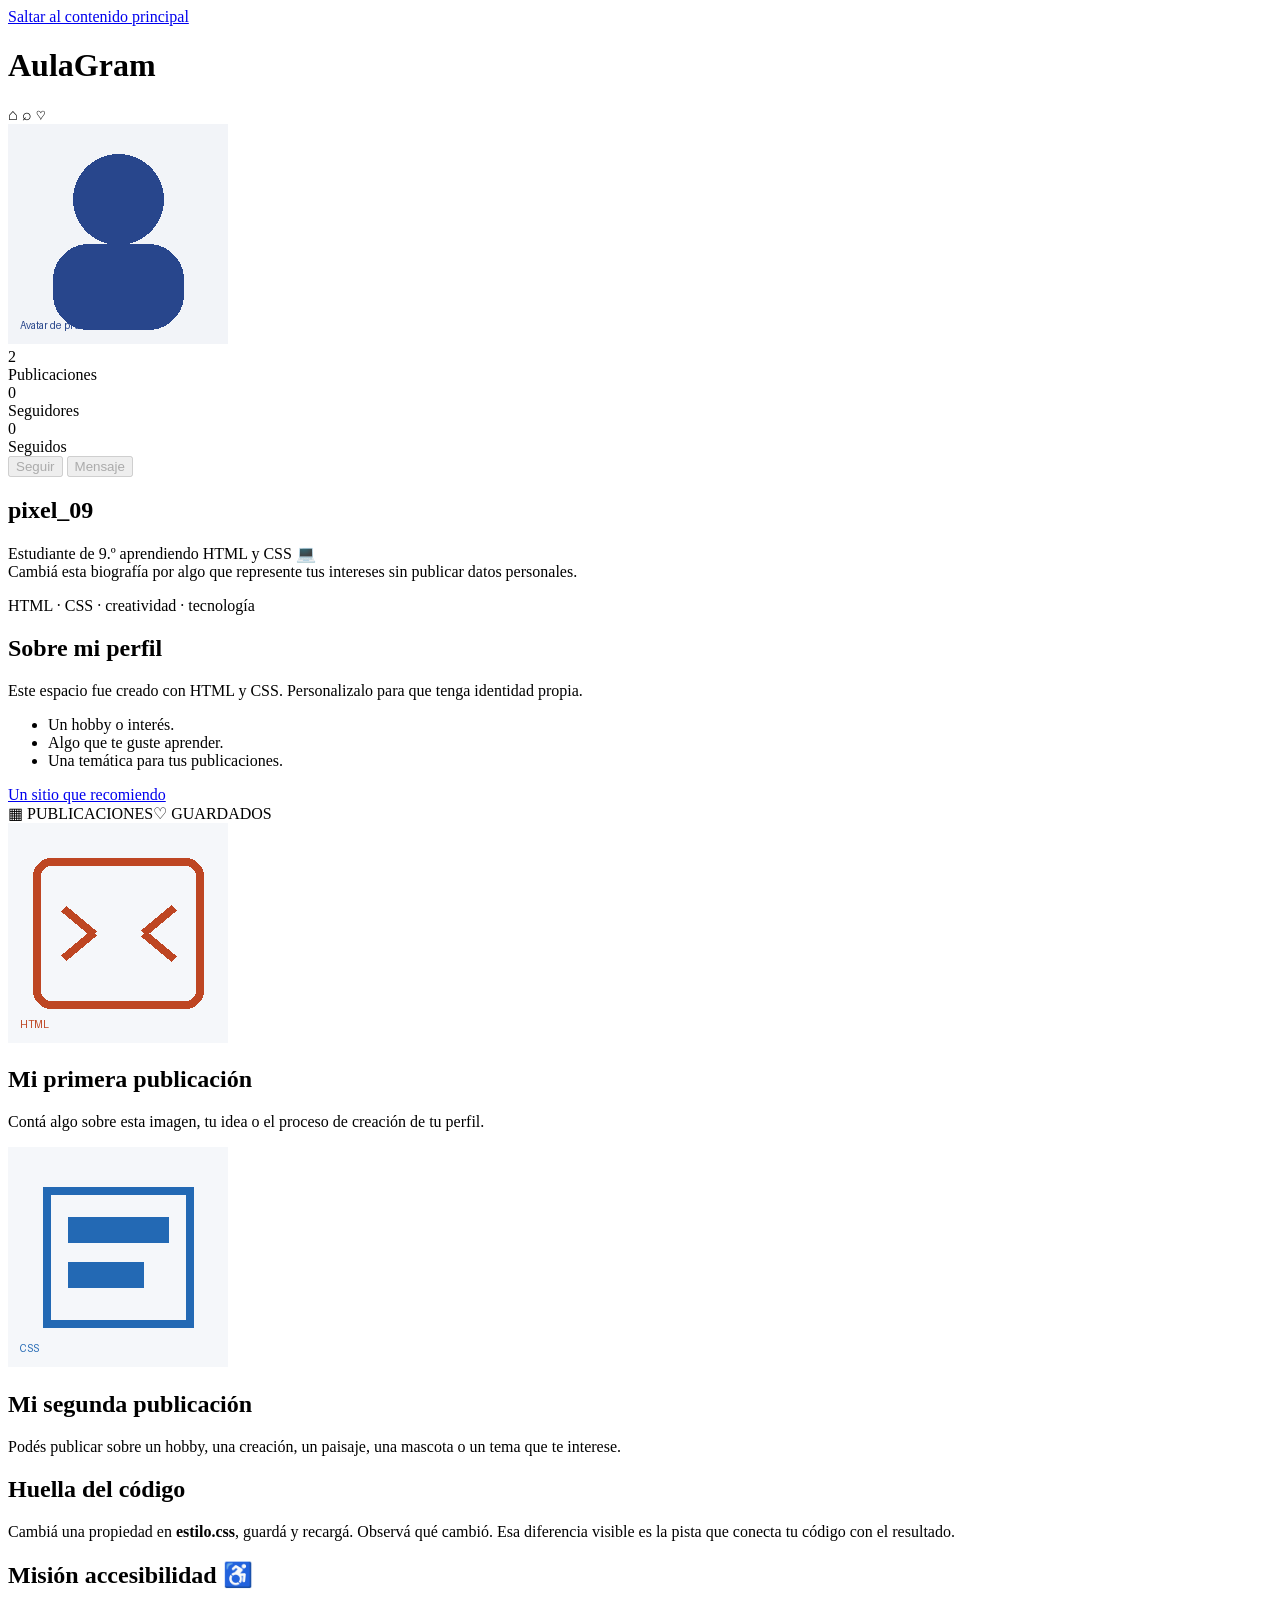
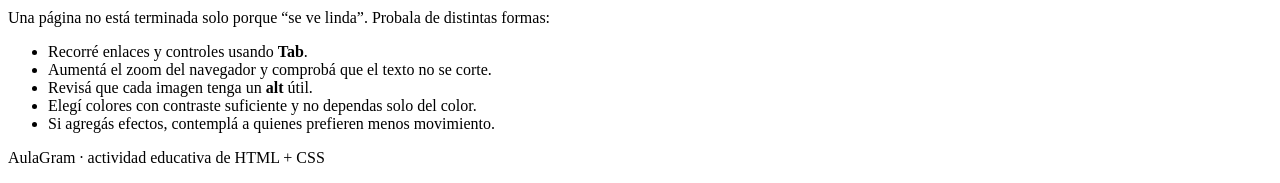
==== plantilla-alumno/perfil.html @ da503176 "Add editable student HTML template" ====
<!DOCTYPE html>
<html lang="es">
<head>
    <meta charset="UTF-8">
    <meta name="viewport" content="width=device-width, initial-scale=1.0">
    <title>Mi perfil - AulaGram</title>
    <link rel="stylesheet" href="estilo.css">
</head>
<body>
    <a class="saltar" href="#contenido">Saltar al contenido principal</a>
    <!-- =====================================================
         AULAGRAM · PERFIL DEL ESTUDIANTE
         Editá este HTML y estilo.css.
         No necesitás JavaScript.
         Conservá las clases marcadas como IMPORTANTES porque
         el servidor las usa para reconocer tu perfil.
         ===================================================== -->

    <header class="header">
        <h1 class="logo"><span class="azul">Aula</span><span class="rosa">Gram</span></h1>
        <nav class="nav-icons" aria-label="Navegación de ejemplo">
            <span aria-hidden="true">⌂</span>
            <span aria-hidden="true">⌕</span>
            <span aria-hidden="true">♡</span>
        </nav>
    </header>

    <main id="contenido">
        <section class="perfil">
            <div class="info-superior">
                <!-- IMPORTANTE: conservar class="foto-perfil" -->
                <div class="aro-perfil">
                    <img src="imagenes/avatar.png"
                         alt="Avatar elegido para mi perfil de AulaGram"
                         class="foto-perfil">
                </div>

                <div class="panel-derecho">
                    <div class="estadisticas">
                        <div class="estadistica"><div class="numero">2</div><div class="etiqueta">Publicaciones</div></div>
                        <div class="estadistica"><div class="numero">0</div><div class="etiqueta">Seguidores</div></div>
                        <div class="estadistica"><div class="numero">0</div><div class="etiqueta">Seguidos</div></div>
                    </div>
                    <div class="botones-perfil" aria-label="Vista previa de botones sociales">
                        <button class="boton-perfil azul-fondo" type="button" disabled>Seguir</button>
                        <button class="boton-perfil" type="button" disabled>Mensaje</button>
                    </div>
                </div>
            </div>

            <div class="info-usuario">
                <!-- IMPORTANTE: conservar class="nombre-usuario" -->
                <h1 class="nombre-usuario">pixel_09</h1>
                <!-- IMPORTANTE: conservar class="biografia" -->
                <p class="biografia">Estudiante de 9.º aprendiendo HTML y CSS 💻<br>Cambiá esta biografía por algo que represente tus intereses sin publicar datos personales.</p>
                <p class="intereses">HTML · CSS · creatividad · tecnología</p>
            </div>
        </section>

        <section class="sobre-mi">
            <h2>Sobre mi perfil</h2>
            <p>Este espacio fue creado con HTML y CSS. Personalizalo para que tenga identidad propia.</p>
            <ul>
                <li>Un hobby o interés.</li>
                <li>Algo que te guste aprender.</li>
                <li>Una temática para tus publicaciones.</li>
            </ul>
            <a href="https://www.ceibal.edu.uy/" target="_blank" rel="noopener">Un sitio que recomiendo</a>
        </section>

        <section class="zona-publicaciones">
            <div class="pestanas"><span class="activa">▦ PUBLICACIONES</span><span>♡ GUARDADOS</span></div>
            <div class="publicaciones">
                <!-- IMPORTANTE: cada publicación debe conservar class="publicacion". -->
                <article class="publicacion">
                    <img src="imagenes/publicacion1.png" alt="Imagen de ejemplo relacionada con HTML">
                    <div class="contenido-publicacion">
                        <h2>Mi primera publicación</h2>
                        <p>Contá algo sobre esta imagen, tu idea o el proceso de creación de tu perfil.</p>
                    </div>
                </article>

                <article class="publicacion">
                    <img src="imagenes/publicacion2.png" alt="Imagen de ejemplo relacionada con CSS">
                    <div class="contenido-publicacion">
                        <h2>Mi segunda publicación</h2>
                        <p>Podés publicar sobre un hobby, una creación, un paisaje, una mascota o un tema que te interese.</p>
                    </div>
                </article>

                <!-- DESAFÍO OPCIONAL: copiá un article.publicacion y usá publicacion3.png. -->
            </div>
        </section>

        <section class="pista">
            <h2>Huella del código</h2>
            <p>Cambiá una propiedad en <strong>estilo.css</strong>, guardá y recargá. Observá qué cambió. Esa diferencia visible es la pista que conecta tu código con el resultado.</p>
        </section>

        <section class="mision-a11y">
            <h2>Misión accesibilidad ♿</h2>
            <p>Una página no está terminada solo porque “se ve linda”. Probala de distintas formas:</p>
            <ul>
                <li>Recorré enlaces y controles usando <strong>Tab</strong>.</li>
                <li>Aumentá el zoom del navegador y comprobá que el texto no se corte.</li>
                <li>Revisá que cada imagen tenga un <strong>alt</strong> útil.</li>
                <li>Elegí colores con contraste suficiente y no dependas solo del color.</li>
                <li>Si agregás efectos, contemplá a quienes prefieren menos movimiento.</li>
            </ul>
        </section>
    </main>

    <footer><p>AulaGram · actividad educativa de HTML + CSS</p></footer>
</body>
</html>
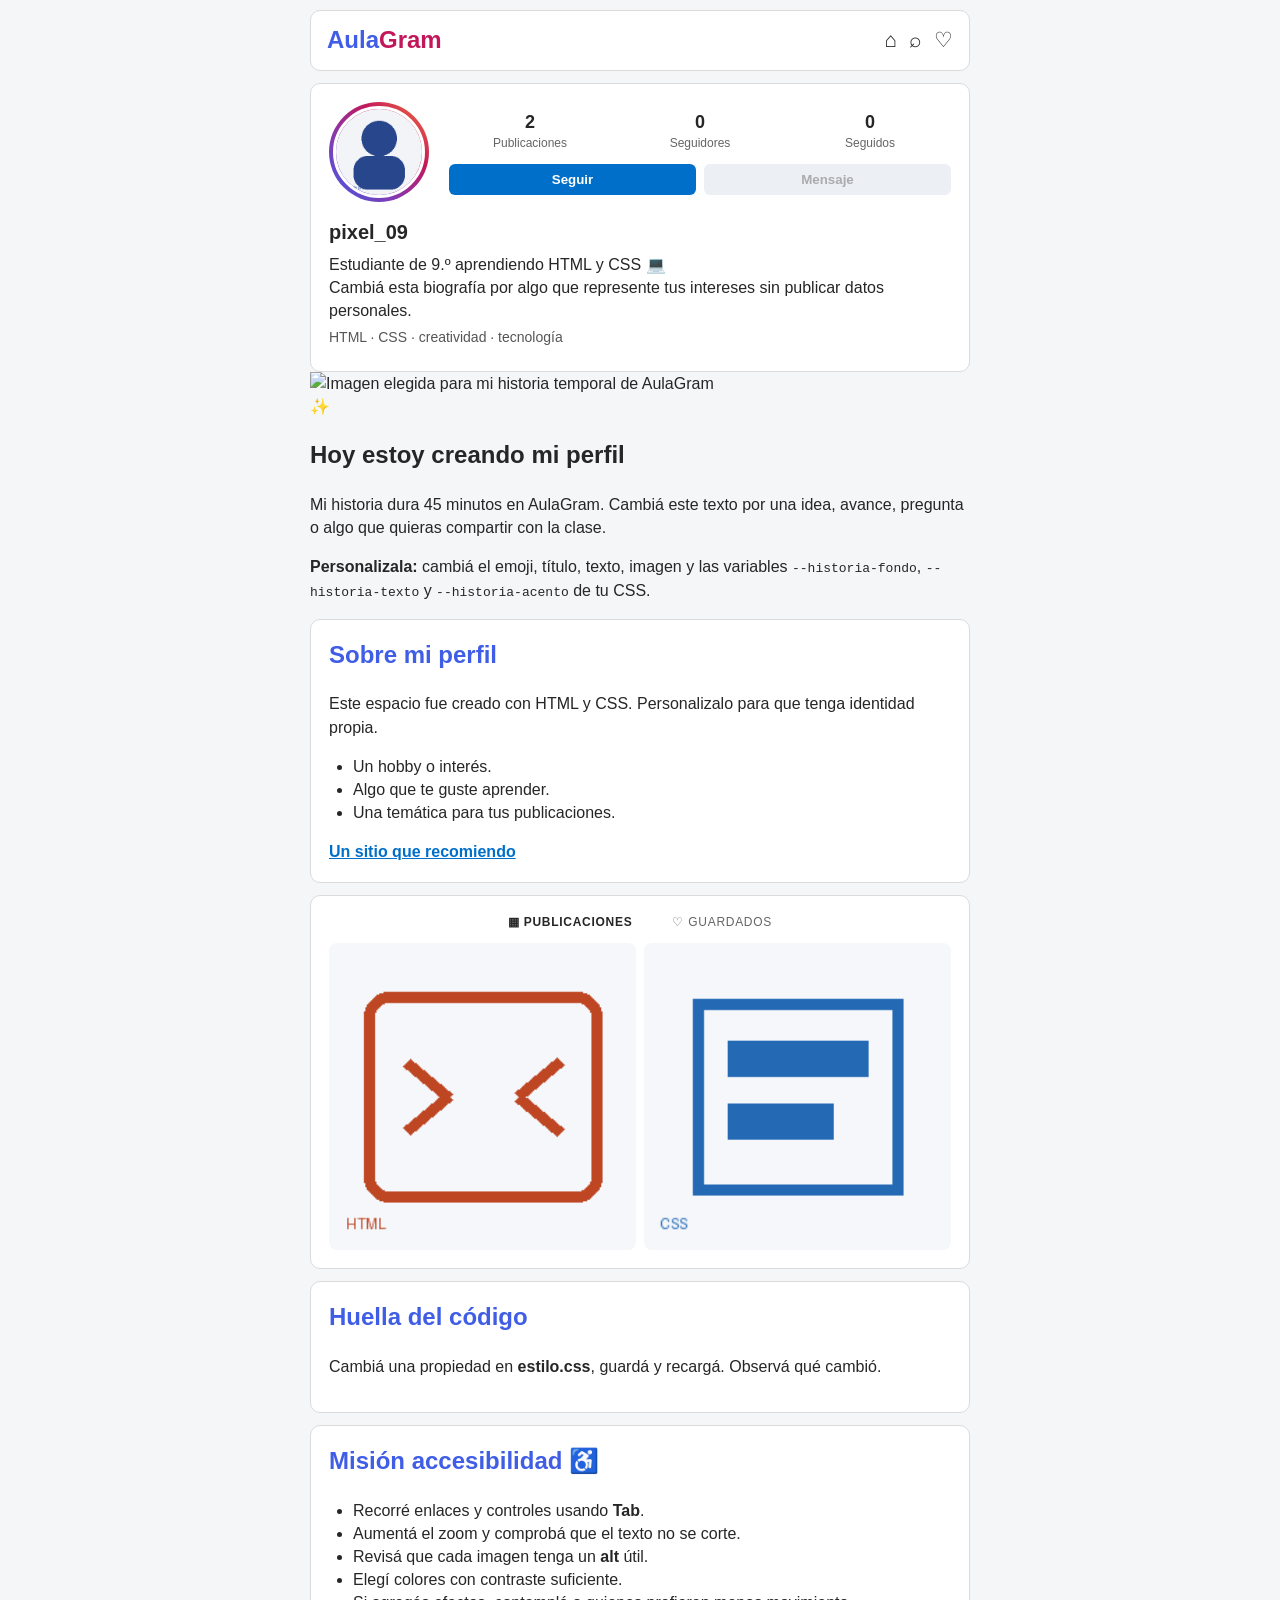
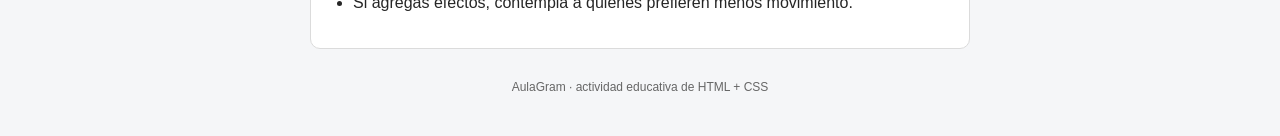
==== commit 70c0d71d: "Add customizable 45-minute story to student HTML template" ====
--- a/plantilla-alumno/perfil.html
+++ b/plantilla-alumno/perfil.html
@@ -8,108 +8,31 @@
 </head>
 <body>
     <a class="saltar" href="#contenido">Saltar al contenido principal</a>
-    <!-- =====================================================
-         AULAGRAM · PERFIL DEL ESTUDIANTE
-         Editá este HTML y estilo.css.
-         No necesitás JavaScript.
-         Conservá las clases marcadas como IMPORTANTES porque
-         el servidor las usa para reconocer tu perfil.
-         ===================================================== -->
-
+    <!-- AULAGRAM · PERFIL DEL ESTUDIANTE. Editá este HTML y estilo.css. No necesitás JavaScript. Conservá las clases IMPORTANTES. -->
     <header class="header">
         <h1 class="logo"><span class="azul">Aula</span><span class="rosa">Gram</span></h1>
-        <nav class="nav-icons" aria-label="Navegación de ejemplo">
-            <span aria-hidden="true">⌂</span>
-            <span aria-hidden="true">⌕</span>
-            <span aria-hidden="true">♡</span>
-        </nav>
+        <nav class="nav-icons" aria-label="Navegación de ejemplo"><span aria-hidden="true">⌂</span><span aria-hidden="true">⌕</span><span aria-hidden="true">♡</span></nav>
     </header>
-
     <main id="contenido">
         <section class="perfil">
-            <div class="info-superior">
-                <!-- IMPORTANTE: conservar class="foto-perfil" -->
-                <div class="aro-perfil">
-                    <img src="imagenes/avatar.png"
-                         alt="Avatar elegido para mi perfil de AulaGram"
-                         class="foto-perfil">
-                </div>
-
-                <div class="panel-derecho">
-                    <div class="estadisticas">
-                        <div class="estadistica"><div class="numero">2</div><div class="etiqueta">Publicaciones</div></div>
-                        <div class="estadistica"><div class="numero">0</div><div class="etiqueta">Seguidores</div></div>
-                        <div class="estadistica"><div class="numero">0</div><div class="etiqueta">Seguidos</div></div>
-                    </div>
-                    <div class="botones-perfil" aria-label="Vista previa de botones sociales">
-                        <button class="boton-perfil azul-fondo" type="button" disabled>Seguir</button>
-                        <button class="boton-perfil" type="button" disabled>Mensaje</button>
-                    </div>
-                </div>
-            </div>
-
-            <div class="info-usuario">
-                <!-- IMPORTANTE: conservar class="nombre-usuario" -->
-                <h1 class="nombre-usuario">pixel_09</h1>
-                <!-- IMPORTANTE: conservar class="biografia" -->
-                <p class="biografia">Estudiante de 9.º aprendiendo HTML y CSS 💻<br>Cambiá esta biografía por algo que represente tus intereses sin publicar datos personales.</p>
-                <p class="intereses">HTML · CSS · creatividad · tecnología</p>
-            </div>
+            <div class="info-superior"><div class="aro-perfil"><img src="imagenes/avatar.png" alt="Avatar elegido para mi perfil de AulaGram" class="foto-perfil"></div><div class="panel-derecho"><div class="estadisticas"><div class="estadistica"><div class="numero">2</div><div class="etiqueta">Publicaciones</div></div><div class="estadistica"><div class="numero">0</div><div class="etiqueta">Seguidores</div></div><div class="estadistica"><div class="numero">0</div><div class="etiqueta">Seguidos</div></div></div><div class="botones-perfil" aria-label="Vista previa de botones sociales"><button class="boton-perfil azul-fondo" type="button" disabled>Seguir</button><button class="boton-perfil" type="button" disabled>Mensaje</button></div></div></div>
+            <div class="info-usuario"><h1 class="nombre-usuario">pixel_09</h1><p class="biografia">Estudiante de 9.º aprendiendo HTML y CSS 💻<br>Cambiá esta biografía por algo que represente tus intereses sin publicar datos personales.</p><p class="intereses">HTML · CSS · creatividad · tecnología</p></div>
         </section>
 
-        <section class="sobre-mi">
-            <h2>Sobre mi perfil</h2>
-            <p>Este espacio fue creado con HTML y CSS. Personalizalo para que tenga identidad propia.</p>
-            <ul>
-                <li>Un hobby o interés.</li>
-                <li>Algo que te guste aprender.</li>
-                <li>Una temática para tus publicaciones.</li>
-            </ul>
-            <a href="https://www.ceibal.edu.uy/" target="_blank" rel="noopener">Un sitio que recomiendo</a>
+        <!-- HISTORIA: se publica durante 45 minutos. Conservá historia, historia-imagen, historia-emoji, historia-titulo e historia-texto. -->
+        <section class="historia" aria-labelledby="titulo-historia">
+            <div class="historia-vista">
+                <img class="historia-imagen" src="imagenes/historia.png" alt="Imagen elegida para mi historia temporal de AulaGram">
+                <div class="historia-capa"><span class="historia-emoji" aria-hidden="true">✨</span><h2 class="historia-titulo" id="titulo-historia">Hoy estoy creando mi perfil</h2><p class="historia-texto">Mi historia dura 45 minutos en AulaGram. Cambiá este texto por una idea, avance, pregunta o algo que quieras compartir con la clase.</p></div>
+            </div>
+            <p class="ayuda-historia"><strong>Personalizala:</strong> cambiá el emoji, título, texto, imagen y las variables <code>--historia-fondo</code>, <code>--historia-texto</code> y <code>--historia-acento</code> de tu CSS.</p>
         </section>
 
-        <section class="zona-publicaciones">
-            <div class="pestanas"><span class="activa">▦ PUBLICACIONES</span><span>♡ GUARDADOS</span></div>
-            <div class="publicaciones">
-                <!-- IMPORTANTE: cada publicación debe conservar class="publicacion". -->
-                <article class="publicacion">
-                    <img src="imagenes/publicacion1.png" alt="Imagen de ejemplo relacionada con HTML">
-                    <div class="contenido-publicacion">
-                        <h2>Mi primera publicación</h2>
-                        <p>Contá algo sobre esta imagen, tu idea o el proceso de creación de tu perfil.</p>
-                    </div>
-                </article>
-
-                <article class="publicacion">
-                    <img src="imagenes/publicacion2.png" alt="Imagen de ejemplo relacionada con CSS">
-                    <div class="contenido-publicacion">
-                        <h2>Mi segunda publicación</h2>
-                        <p>Podés publicar sobre un hobby, una creación, un paisaje, una mascota o un tema que te interese.</p>
-                    </div>
-                </article>
-
-                <!-- DESAFÍO OPCIONAL: copiá un article.publicacion y usá publicacion3.png. -->
-            </div>
-        </section>
-
-        <section class="pista">
-            <h2>Huella del código</h2>
-            <p>Cambiá una propiedad en <strong>estilo.css</strong>, guardá y recargá. Observá qué cambió. Esa diferencia visible es la pista que conecta tu código con el resultado.</p>
-        </section>
-
-        <section class="mision-a11y">
-            <h2>Misión accesibilidad ♿</h2>
-            <p>Una página no está terminada solo porque “se ve linda”. Probala de distintas formas:</p>
-            <ul>
-                <li>Recorré enlaces y controles usando <strong>Tab</strong>.</li>
-                <li>Aumentá el zoom del navegador y comprobá que el texto no se corte.</li>
-                <li>Revisá que cada imagen tenga un <strong>alt</strong> útil.</li>
-                <li>Elegí colores con contraste suficiente y no dependas solo del color.</li>
-                <li>Si agregás efectos, contemplá a quienes prefieren menos movimiento.</li>
-            </ul>
-        </section>
+        <section class="sobre-mi"><h2>Sobre mi perfil</h2><p>Este espacio fue creado con HTML y CSS. Personalizalo para que tenga identidad propia.</p><ul><li>Un hobby o interés.</li><li>Algo que te guste aprender.</li><li>Una temática para tus publicaciones.</li></ul><a href="https://www.ceibal.edu.uy/" target="_blank" rel="noopener">Un sitio que recomiendo</a></section>
+        <section class="zona-publicaciones"><div class="pestanas"><span class="activa">▦ PUBLICACIONES</span><span>♡ GUARDADOS</span></div><div class="publicaciones"><article class="publicacion"><img src="imagenes/publicacion1.png" alt="Imagen de ejemplo relacionada con HTML"><div class="contenido-publicacion"><h2>Mi primera publicación</h2><p>Contá algo sobre esta imagen, tu idea o el proceso de creación de tu perfil.</p></div></article><article class="publicacion"><img src="imagenes/publicacion2.png" alt="Imagen de ejemplo relacionada con CSS"><div class="contenido-publicacion"><h2>Mi segunda publicación</h2><p>Podés publicar sobre un hobby, una creación, un paisaje, una mascota o un tema que te interese.</p></div></article></div></section>
+        <section class="pista"><h2>Huella del código</h2><p>Cambiá una propiedad en <strong>estilo.css</strong>, guardá y recargá. Observá qué cambió.</p></section>
+        <section class="mision-a11y"><h2>Misión accesibilidad ♿</h2><ul><li>Recorré enlaces y controles usando <strong>Tab</strong>.</li><li>Aumentá el zoom y comprobá que el texto no se corte.</li><li>Revisá que cada imagen tenga un <strong>alt</strong> útil.</li><li>Elegí colores con contraste suficiente.</li><li>Si agregás efectos, contemplá a quienes prefieren menos movimiento.</li></ul></section>
     </main>
-
     <footer><p>AulaGram · actividad educativa de HTML + CSS</p></footer>
 </body>
 </html>
--- a/plantilla-alumno/estilo.css
+++ b/plantilla-alumno/estilo.css
@@ -0,0 +1,292 @@
+/* =====================================================
+   AULAGRAM · PLANTILLA PARA 9.º EBI
+   Este archivo SÍ lo edita el estudiante.
+   Personalizá el diseño sin perder legibilidad.
+   ===================================================== */
+
+* {
+    box-sizing: border-box;
+}
+
+html {
+    color-scheme: light;
+}
+
+body {
+    margin: 0 auto;
+    padding: 10px;
+    max-width: 680px;
+    background: #f5f6f8;
+    color: #262626;
+    font-family: Arial, Helvetica, sans-serif;
+    line-height: 1.45;
+}
+
+.header {
+    display: flex;
+    justify-content: space-between;
+    align-items: center;
+    gap: 16px;
+    padding: 12px 16px;
+    background: white;
+    border: 1px solid #dbdbdb;
+    border-radius: 10px;
+}
+
+.logo {
+    margin: 0;
+    font-size: 24px;
+}
+
+.azul { color: #405de6; }
+.rosa { color: #c2185b; }
+
+.nav-icons {
+    display: flex;
+    gap: 12px;
+    font-size: 21px;
+}
+
+.perfil,
+.sobre-mi,
+.zona-publicaciones,
+.pista,
+.mision-a11y {
+    margin-top: 12px;
+    padding: 18px;
+    background: white;
+    border: 1px solid #dbdbdb;
+    border-radius: 10px;
+}
+
+.info-superior {
+    display: flex;
+    align-items: center;
+    gap: 20px;
+}
+
+.aro-perfil {
+    width: 100px;
+    height: 100px;
+    flex: 0 0 100px;
+    padding: 4px;
+    border-radius: 50%;
+    background: linear-gradient(45deg, #405de6, #833ab4, #c2185b, #f77737);
+}
+
+.foto-perfil {
+    display: block;
+    width: 100%;
+    height: 100%;
+    object-fit: cover;
+    border: 3px solid white;
+    border-radius: 50%;
+}
+
+.panel-derecho {
+    min-width: 0;
+    flex: 1;
+}
+
+.estadisticas,
+.botones-perfil {
+    display: flex;
+    gap: 8px;
+}
+
+.estadistica {
+    flex: 1;
+    text-align: center;
+}
+
+.numero {
+    font-size: 18px;
+    font-weight: 700;
+}
+
+.etiqueta {
+    color: #656565;
+    font-size: 12px;
+}
+
+.botones-perfil {
+    margin-top: 12px;
+}
+
+.boton-perfil {
+    flex: 1;
+    padding: 8px 10px;
+    border: 0;
+    border-radius: 6px;
+    background: #eceff3;
+    font-weight: 700;
+}
+
+.boton-perfil.azul-fondo {
+    background: #006fc9;
+    color: white;
+}
+
+.info-usuario {
+    margin-top: 16px;
+}
+
+.nombre-usuario {
+    margin: 0 0 6px;
+    font-size: 20px;
+    overflow-wrap: anywhere;
+}
+
+.biografia,
+.intereses {
+    margin: 5px 0;
+    overflow-wrap: anywhere;
+}
+
+.intereses {
+    color: #555;
+    font-size: 14px;
+}
+
+.sobre-mi h2,
+.pista h2,
+.mision-a11y h2 {
+    margin-top: 0;
+    color: #405de6;
+}
+
+.sobre-mi ul,
+.mision-a11y ul {
+    padding-left: 24px;
+}
+
+.sobre-mi a {
+    color: #006fc9;
+    font-weight: 700;
+}
+
+.pestanas {
+    display: flex;
+    justify-content: center;
+    gap: 40px;
+    margin-bottom: 12px;
+    color: #656565;
+    font-size: 12px;
+    letter-spacing: .06em;
+}
+
+.pestanas .activa {
+    color: #262626;
+    font-weight: 700;
+}
+
+.publicaciones {
+    display: grid;
+    grid-template-columns: repeat(2, minmax(0, 1fr));
+    gap: 8px;
+}
+
+.publicacion {
+    position: relative;
+    min-width: 0;
+    aspect-ratio: 1 / 1;
+    overflow: hidden;
+    border-radius: 8px;
+    background: #e5e7eb;
+}
+
+.publicacion img {
+    display: block;
+    width: 100%;
+    height: 100%;
+    object-fit: cover;
+    transition: transform .25s ease;
+}
+
+.contenido-publicacion {
+    position: absolute;
+    inset: 0;
+    display: flex;
+    flex-direction: column;
+    justify-content: flex-end;
+    padding: 12px;
+    overflow: auto;
+    background: rgba(0, 0, 0, .65);
+    color: white;
+    opacity: 0;
+    transition: opacity .25s ease;
+}
+
+.publicacion:hover img,
+.publicacion:focus-within img {
+    transform: scale(1.04);
+}
+
+.publicacion:hover .contenido-publicacion,
+.publicacion:focus-within .contenido-publicacion {
+    opacity: 1;
+}
+
+.contenido-publicacion h2 {
+    margin: 0 0 5px;
+    font-size: 16px;
+}
+
+.contenido-publicacion p {
+    margin: 0;
+    font-size: 12px;
+}
+
+footer {
+    padding: 18px;
+    color: #666;
+    text-align: center;
+    font-size: 12px;
+}
+
+/* Accesibilidad base: se puede personalizar, no conviene eliminarla. */
+.saltar {
+    position: fixed;
+    top: -90px;
+    left: 10px;
+    z-index: 100;
+    padding: 10px 14px;
+    border-radius: 0 0 6px 6px;
+    background: #000;
+    color: #fff;
+    font-weight: 700;
+}
+
+.saltar:focus { top: 0; }
+
+a:focus-visible,
+button:focus-visible {
+    outline: 3px solid #ffbf47;
+    outline-offset: 3px;
+}
+
+@media (max-width: 520px) {
+    body { padding: 0 8px; }
+    .info-superior { gap: 12px; }
+    .aro-perfil { width: 80px; height: 80px; flex-basis: 80px; }
+    .publicaciones { grid-template-columns: 1fr; }
+    .pestanas { gap: 18px; }
+}
+
+@media (prefers-reduced-motion: reduce) {
+    *, *::before, *::after {
+        animation-duration: .001ms !important;
+        animation-iteration-count: 1 !important;
+        transition-duration: .001ms !important;
+        scroll-behavior: auto !important;
+    }
+}
+
+/* =====================================================
+   DESAFÍOS CSS
+   1. Cambiá la paleta de colores.
+   2. Modificá bordes, margin y padding.
+   3. Personalizá tamaños y tipografías.
+   4. Conservá contraste y legibilidad.
+   5. Investigá :hover, Flexbox, Grid o media queries.
+   ===================================================== */
